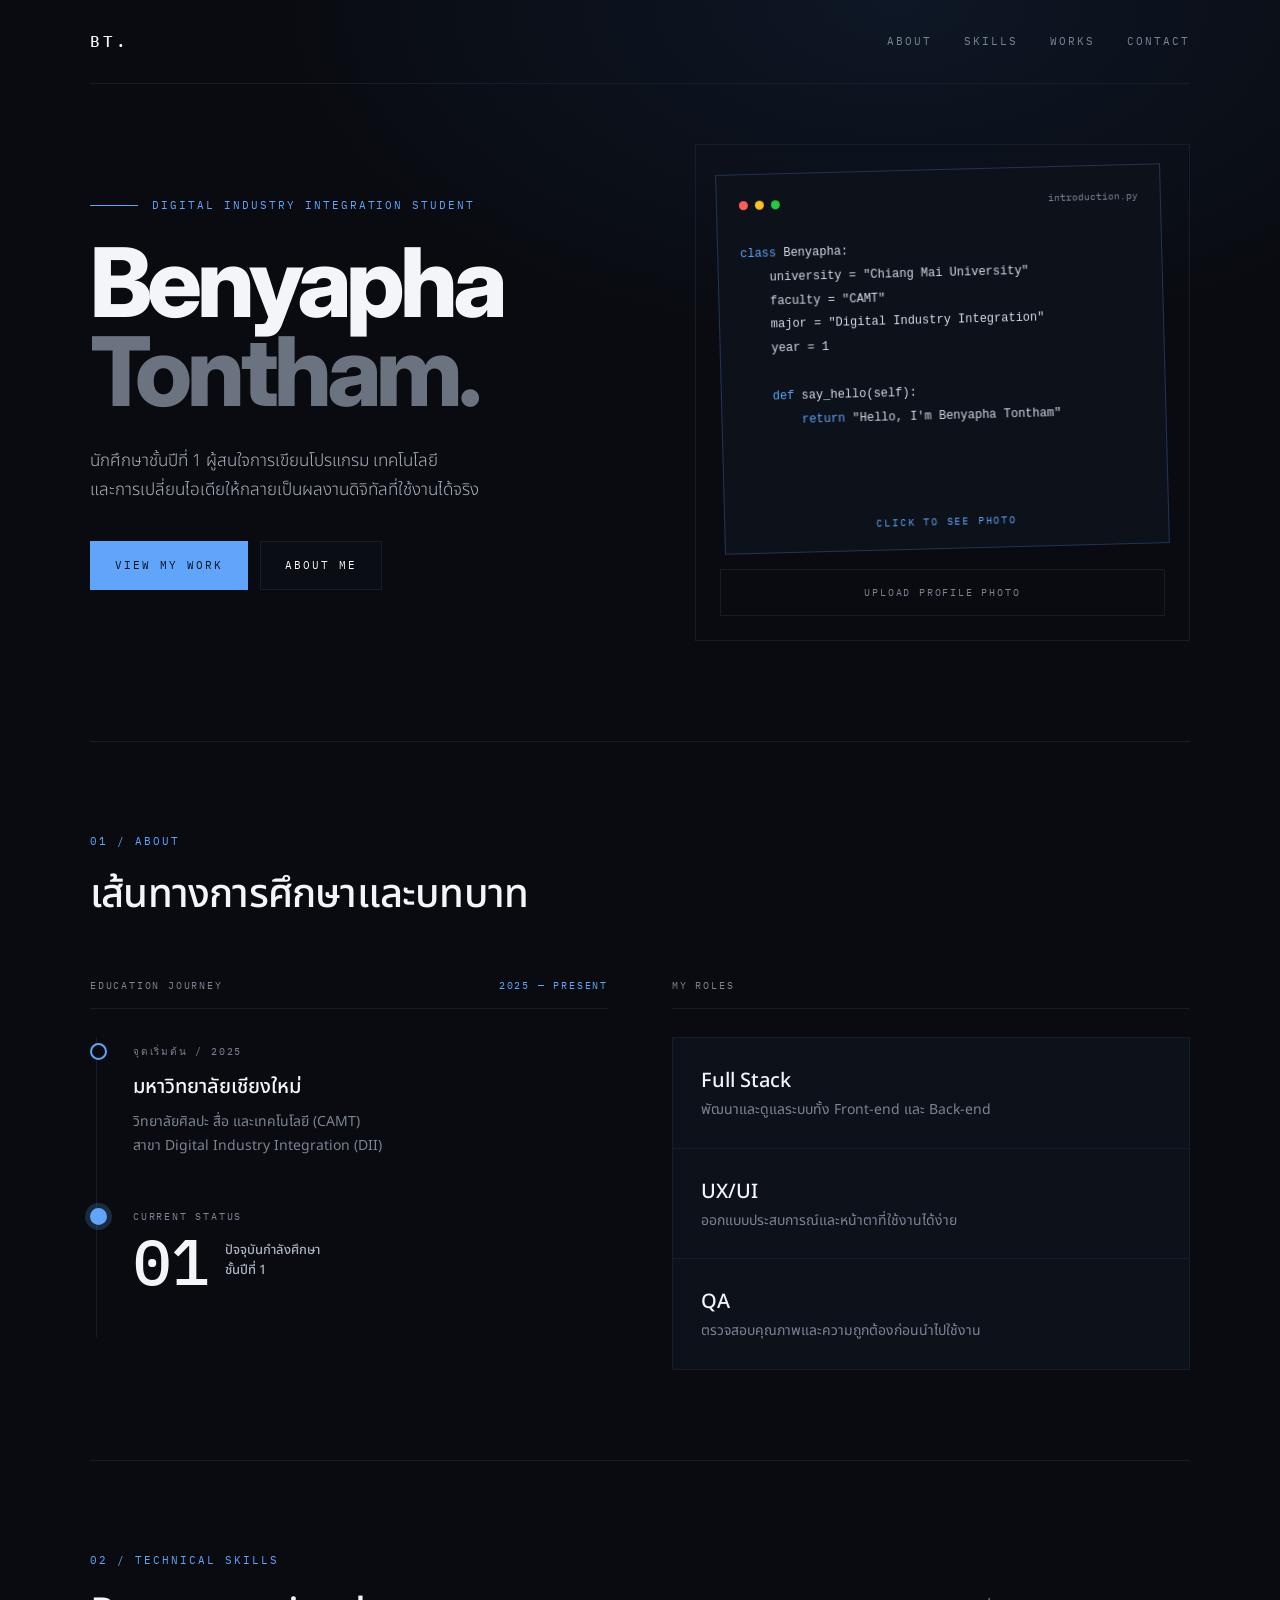
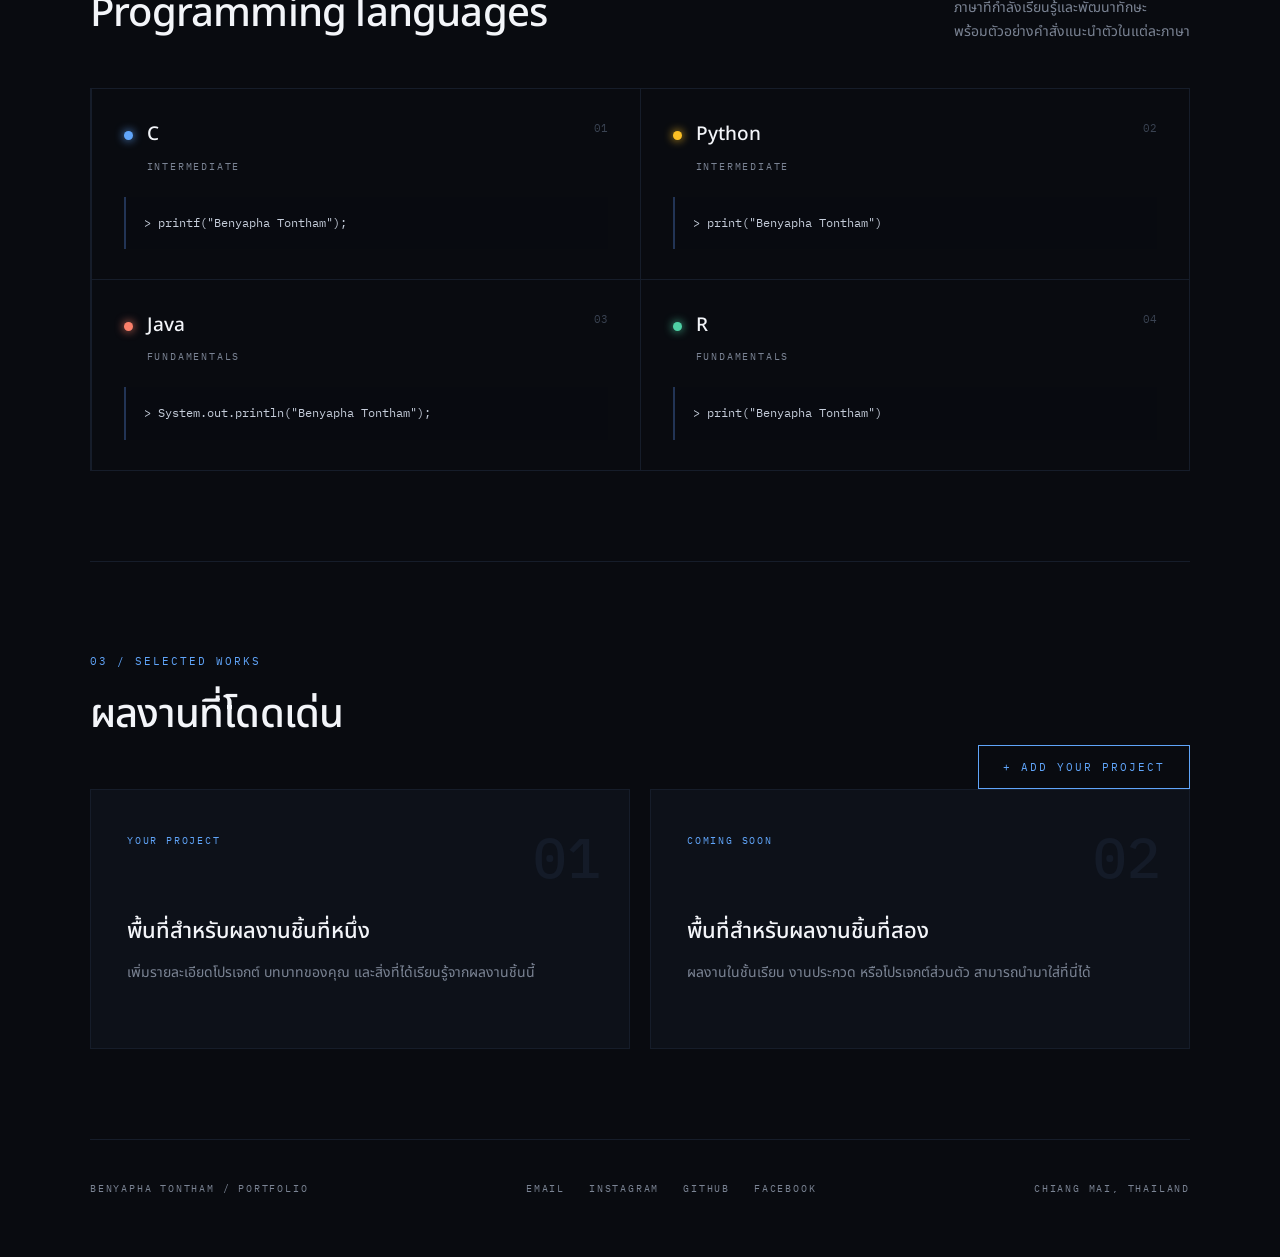
==== index.html @ b8c96c7a "Add files via upload" ====
<!DOCTYPE html>
<html lang="th">
<head>
<meta charset="UTF-8">
<meta name="viewport" content="width=device-width, initial-scale=1">
<title>Benyapha Tontham — Portfolio</title>
<link rel="preconnect" href="https://fonts.googleapis.com">
<link rel="preconnect" href="https://fonts.gstatic.com" crossorigin>
<link href="https://fonts.googleapis.com/css2?family=IBM+Plex+Mono:wght@400;500&family=Noto+Sans+Thai:wght@300;400;500;600&family=Inter:wght@500;700;800&display=swap" rel="stylesheet">
<link rel="stylesheet" href="style.css">
</head>
<body>
<div class="wrap">

<header class="nav">
  <a href="#top" class="logo">BT.</a>
  <nav>
    <a href="#about">About</a><a href="#skills">Skills</a><a href="#works">Works</a><a href="#contact">Contact</a>
  </nav>
</header>

<section class="hero" id="top">
  <div class="hero-text">
    <p class="eyebrow">Digital Industry Integration Student</p>
    <h1>Benyapha<br><span>Tontham.</span></h1>
    <p class="lead">นักศึกษาชั้นปีที่ 1 ผู้สนใจการเขียนโปรแกรม เทคโนโลยี<br>และการเปลี่ยนไอเดียให้กลายเป็นผลงานดิจิทัลที่ใช้งานได้จริง</p>
    <div class="btns">
      <a href="#works" class="btn primary">View my work</a>
      <a href="#about" class="btn">About me</a>
    </div>
  </div>

  <div class="hero-card">
    <div class="flip" id="flip" tabindex="0" role="button" aria-label="Flip card">
      <div class="face front">
        <div class="dots"><i></i><i></i><i></i><span>introduction.py</span></div>
<pre><code><b>class</b> Benyapha:
    university = "Chiang Mai University"
    faculty = "CAMT"
    major = "Digital Industry Integration"
    year = 1

    <b>def</b> say_hello(self):
        <b>return</b> "Hello, I'm Benyapha Tontham"</code></pre>
        <small>Click to see photo</small>
      </div>
      <div class="face back" id="photoFace"><small>Click to return to code</small></div>
    </div>
    <label class="upload">Upload profile photo<input type="file" id="photo" accept="image/*" hidden></label>
  </div>
</section>

<section id="about">
  <p class="tag">01 / About</p>
  <h2>เส้นทางการศึกษาและบทบาท</h2>
  <div class="two">
    <div>
      <div class="head"><span>Education journey</span><span class="blue">2025 — Present</span></div>
      <ol class="timeline">
        <li><small>จุดเริ่มต้น / 2025</small><h3>มหาวิทยาลัยเชียงใหม่</h3><p>วิทยาลัยศิลปะ สื่อ และเทคโนโลยี (CAMT)<br>สาขา Digital Industry Integration (DII)</p></li>
        <li class="now"><small class="blue">Current status</small><div class="big">01<span>ปัจจุบันกำลังศึกษา<br>ชั้นปีที่ 1</span></div></li>
      </ol>
    </div>
    <div>
      <div class="head"><span>My roles</span></div>
      <ul class="roles">
        <li><h3>Full Stack</h3><p>พัฒนาและดูแลระบบทั้ง Front-end และ Back-end</p></li>
        <li><h3>UX/UI</h3><p>ออกแบบประสบการณ์และหน้าตาที่ใช้งานได้ง่าย</p></li>
        <li><h3>QA</h3><p>ตรวจสอบคุณภาพและความถูกต้องก่อนนำไปใช้งาน</p></li>
      </ul>
    </div>
  </div>
</section>

<section id="skills">
  <p class="tag">02 / Technical skills</p>
  <div class="row"><h2>Programming languages</h2><p class="note">ภาษาที่กำลังเรียนรู้และพัฒนาทักษะ<br>พร้อมตัวอย่างคำสั่งแนะนำตัวในแต่ละภาษา</p></div>
  <div class="grid">
    <article><span class="n">01</span><h3><i class="d" style="--c:#60a5fa"></i>C</h3><small>Intermediate</small><code>&gt; printf("Benyapha Tontham");</code></article>
    <article><span class="n">02</span><h3><i class="d" style="--c:#fbbf24"></i>Python</h3><small>Intermediate</small><code>&gt; print("Benyapha Tontham")</code></article>
    <article><span class="n">03</span><h3><i class="d" style="--c:#fb7f6a"></i>Java</h3><small>Fundamentals</small><code>&gt; System.out.println("Benyapha Tontham");</code></article>
    <article><span class="n">04</span><h3><i class="d" style="--c:#4fd1a5"></i>R</h3><small>Fundamentals</small><code>&gt; print("Benyapha Tontham")</code></article>
  </div>
</section>

<section id="works">
  <p class="tag">03 / Selected works</p>
  <div class="row"><h2>ผลงานที่โดดเด่น</h2><button class="btn outline" id="addWork">+ Add your project</button></div>
  <div class="works" id="workList">
    <article class="work"><span class="ghost">01</span><small class="blue">Your project</small><h3>พื้นที่สำหรับผลงานชิ้นที่หนึ่ง</h3><p>เพิ่มรายละเอียดโปรเจกต์ บทบาทของคุณ และสิ่งที่ได้เรียนรู้จากผลงานชิ้นนี้</p></article>
    <article class="work"><span class="ghost">02</span><small class="blue">Coming soon</small><h3>พื้นที่สำหรับผลงานชิ้นที่สอง</h3><p>ผลงานในชั้นเรียน งานประกวด หรือโปรเจกต์ส่วนตัว สามารถนำมาใส่ที่นี่ได้</p></article>
  </div>
</section>

<footer id="contact">
  <span>Benyapha Tontham / Portfolio</span>
  <span class="links"><a href="mailto:">Email</a><a href="#">Instagram</a><a href="#">GitHub</a><a href="#">Facebook</a></span>
  <span>Chiang Mai, Thailand</span>
</footer>

</div>
<script src="script.js"></script>
</body>
</html>
---- style.css ----
:root{--bg:#090b10;--panel:#0d1119;--line:#161d2a;--text:#f3f5f9;--mute:#7b8494;--blue:#60a5fa;
--mono:"IBM Plex Mono",monospace;--sans:"Noto Sans Thai","Inter",sans-serif}
*{box-sizing:border-box;margin:0;padding:0}
html{scroll-behavior:smooth}
body{background:radial-gradient(900px 500px at 70% 0,#0e1726 0,transparent 70%),var(--bg);color:var(--text);font-family:var(--sans);line-height:1.7}
.wrap{max-width:1180px;margin:0 auto;padding:0 40px}
a{color:inherit;text-decoration:none}
small,.tag,.eyebrow,.head,nav,.btn,footer,.upload{font-family:var(--mono);font-size:11px;letter-spacing:.18em;text-transform:uppercase}
.blue,.tag{color:var(--blue)}
.nav{display:flex;justify-content:space-between;align-items:center;padding:28px 0;border-bottom:1px solid var(--line)}
.logo{font-family:var(--mono);font-weight:500;letter-spacing:.2em}
nav a{margin-left:32px;color:var(--mute);transition:color .2s}nav a:hover{color:var(--text)}
.hero{display:grid;grid-template-columns:1.1fr 1fr;gap:60px;align-items:center;min-height:640px;padding:60px 0 100px;border-bottom:1px solid var(--line)}
.eyebrow{color:var(--blue);display:flex;align-items:center;gap:14px}.eyebrow:before{content:"";width:48px;height:1px;background:var(--blue)}
h1{font-family:"Inter",sans-serif;font-weight:800;font-size:clamp(56px,8vw,96px);line-height:.92;letter-spacing:-.05em;margin:24px 0 32px}
h1 span{color:#6b7380}
.lead{color:#aab2c0;font-size:17px;max-width:520px;font-weight:300}
.btns{display:flex;gap:12px;margin-top:36px}
.btn{display:inline-block;padding:14px 24px;border:1px solid var(--line);background:#0a0d14;color:var(--text);cursor:pointer;transition:.2s}
.btn:hover{border-color:var(--blue)}
.btn.primary{background:var(--blue);color:#06101f;border-color:var(--blue)}
.btn.outline{border-color:var(--blue);color:var(--blue);background:transparent}
.hero-card{padding:24px;border:1px solid var(--line);position:relative}
.flip{height:380px;perspective:1200px;cursor:pointer;position:relative;outline-offset:6px}
.face{position:absolute;inset:0;border:1px solid #223455;background:var(--panel);backface-visibility:hidden;transition:transform .7s cubic-bezier(.2,.7,.2,1);padding:22px;transform:rotate(-1.5deg)}
.face small{position:absolute;bottom:18px;left:0;right:0;text-align:center;color:var(--blue);font-size:10px}
.back{transform:rotateY(180deg);background-size:cover;background-position:center}
.flip.on .front{transform:rotateY(-180deg)}.flip.on .back{transform:rotateY(0)}
.dots{display:flex;gap:7px;align-items:center;margin-bottom:28px}.dots i{width:9px;height:9px;border-radius:50%;background:#ff5f57}
.dots i:nth-child(2){background:#febc2e}.dots i:nth-child(3){background:#28c840}
.dots span{margin-left:auto;font-family:var(--mono);font-size:10px;color:var(--mute)}
pre{font-family:var(--mono);font-size:12px;line-height:1.9;color:#d5dbe6;overflow:hidden}pre b{color:var(--blue);font-weight:500}
.upload{display:block;margin-top:20px;padding:14px;text-align:center;border:1px solid var(--line);color:var(--mute);cursor:pointer;font-size:10px}
.upload:hover{color:var(--text);border-color:var(--blue)}
section{padding:90px 0;border-bottom:1px solid var(--line)}
h2{font-size:clamp(28px,4vw,40px);font-weight:500;letter-spacing:-.02em;margin:10px 0 48px}
.row{display:flex;justify-content:space-between;align-items:flex-end;gap:24px;flex-wrap:wrap;margin-bottom:0}.row h2{margin-bottom:40px}
.note{color:var(--mute);font-size:14px;margin-bottom:44px}
.two{display:grid;grid-template-columns:1fr 1fr;gap:64px}
.head{display:flex;justify-content:space-between;color:var(--mute);font-size:10px;padding-bottom:14px;border-bottom:1px solid var(--line);margin-bottom:28px}
.timeline{list-style:none;border-left:1px solid var(--line);margin-left:6px;padding-left:36px}
.timeline li{position:relative;padding-bottom:44px}
.timeline li:before{content:"";position:absolute;left:-43px;top:6px;width:13px;height:13px;border-radius:50%;border:2px solid var(--blue);background:var(--bg)}
.timeline li.now:before{background:var(--blue);box-shadow:0 0 0 5px #60a5fa33}
.timeline small{color:var(--mute);font-size:10px}.timeline h3{font-size:20px;font-weight:500;margin:6px 0}
.timeline p{color:var(--mute);font-size:14px}
.big{display:flex;align-items:center;gap:16px;font-family:var(--mono);font-size:64px;font-weight:500;line-height:1}
.big span{font-family:var(--sans);font-size:13px;color:#aab2c0;line-height:1.5}
.roles{list-style:none;border:1px solid var(--line);background:var(--panel)}
.roles li{padding:26px 28px;border-bottom:1px solid var(--line)}.roles li:last-child{border:0}
.roles h3{font-size:20px;font-weight:500}.roles p{color:var(--mute);font-size:14px}
.grid{display:grid;grid-template-columns:1fr 1fr;border:1px solid var(--line)}
.grid article{padding:30px 32px;position:relative;border:1px solid var(--line);margin:-.5px}
.grid h3{font-size:19px;font-weight:500;display:flex;align-items:center;gap:14px}
.d{width:9px;height:9px;border-radius:50%;background:var(--c);box-shadow:0 0 10px var(--c)}
.grid small{display:block;margin:6px 0 22px 23px;color:var(--mute);font-size:10px}
.grid code{display:block;font-family:var(--mono);font-size:12px;padding:16px 18px;background:#080a10;border-left:2px solid #223455;color:#c5cdda;overflow-x:auto;white-space:nowrap}
.n{position:absolute;top:30px;right:32px;font-family:var(--mono);font-size:11px;color:#3a4352}
.works{display:grid;grid-template-columns:1fr 1fr;gap:20px}
.work{position:relative;padding:36px;min-height:260px;border:1px solid var(--line);background:var(--panel);transition:border-color .2s}
.work:hover{border-color:#223455}
.work small{font-size:10px}.work h3{font-size:22px;font-weight:500;margin:60px 0 10px}.work p{color:var(--mute);font-size:14px}
.ghost{position:absolute;top:20px;right:28px;font-family:var(--mono);font-size:56px;font-weight:500;color:#141b28}
footer{display:flex;justify-content:space-between;gap:20px;flex-wrap:wrap;padding:40px 0 60px;color:var(--mute);font-size:10px}
footer .links a{margin:0 12px}footer a:hover{color:var(--text)}
a:focus-visible,.btn:focus-visible,.flip:focus-visible{outline:2px solid var(--blue)}
@media(max-width:820px){
 .wrap{padding:0 22px}.hero,.two,.grid,.works{grid-template-columns:1fr}.hero{padding-top:40px}
 nav a{margin-left:16px}.flip{height:340px}
}
@media(prefers-reduced-motion:reduce){*{transition:none!important;scroll-behavior:auto!important}}
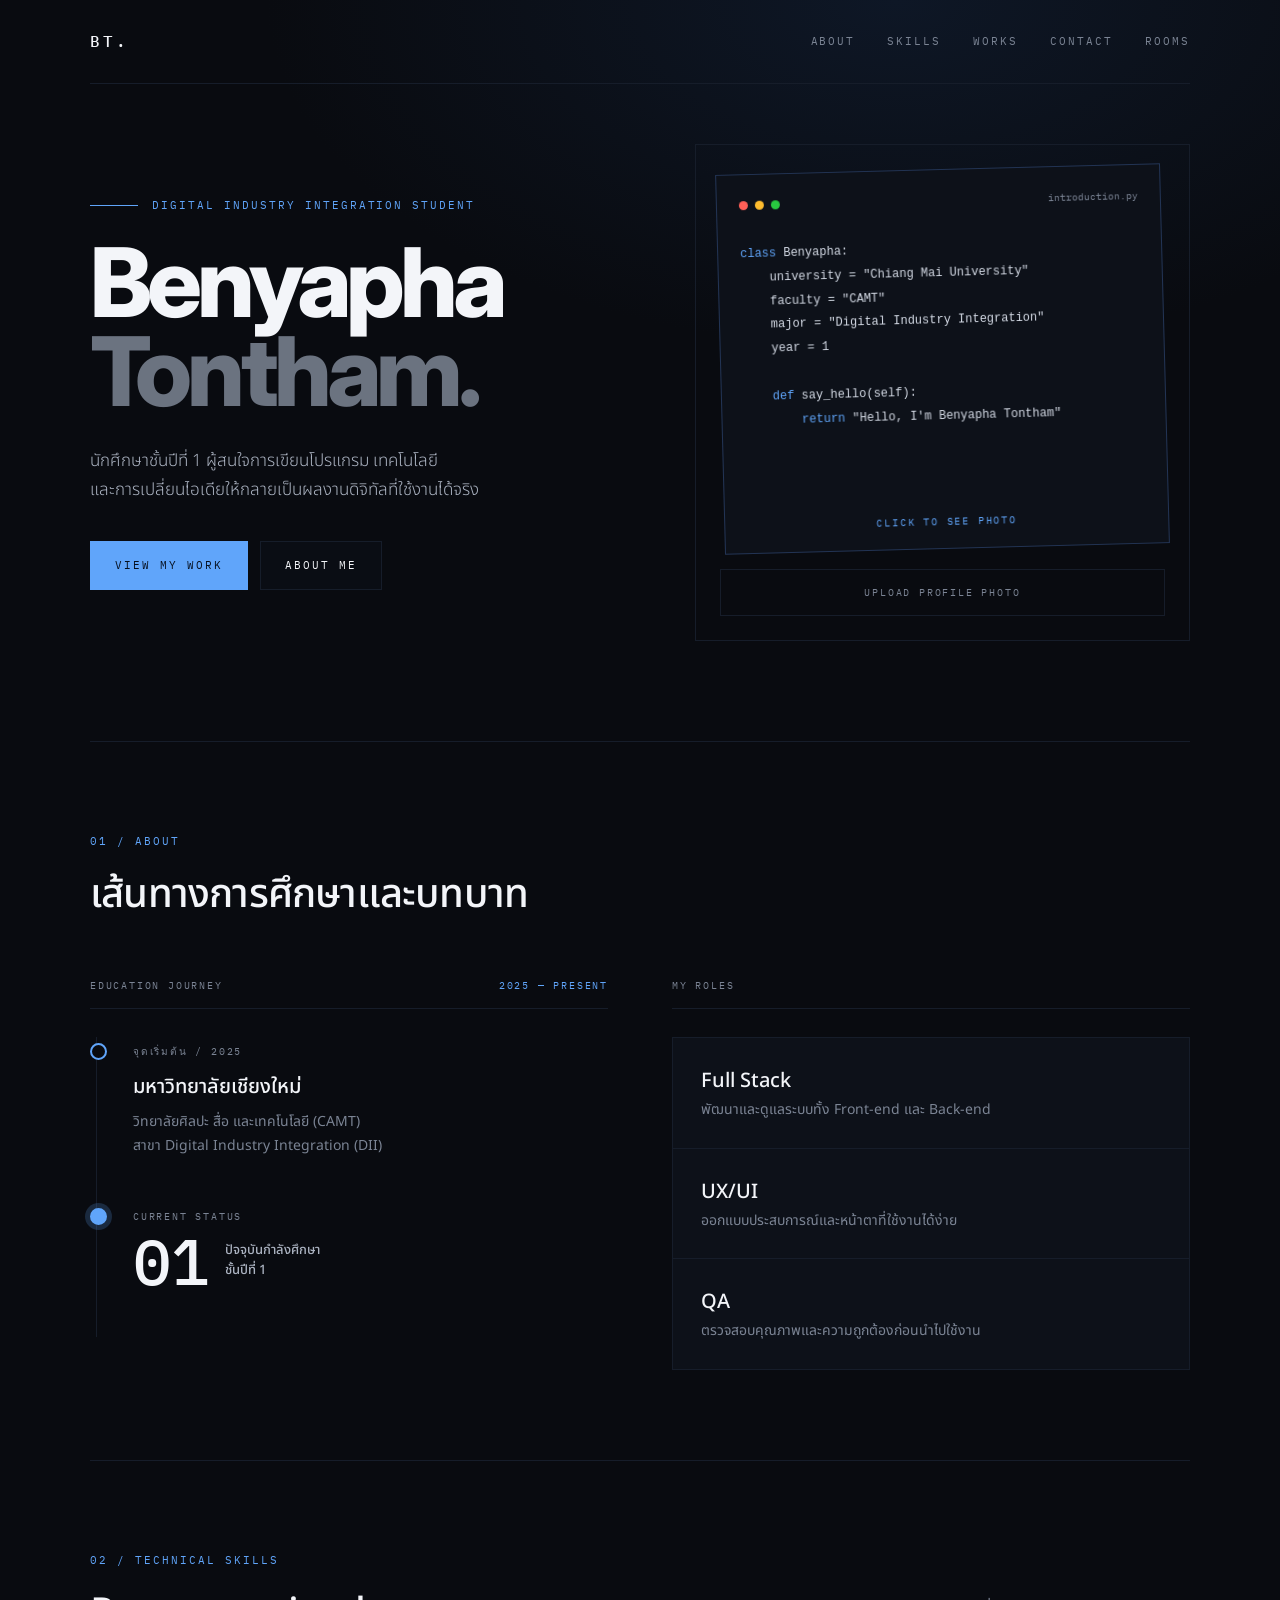
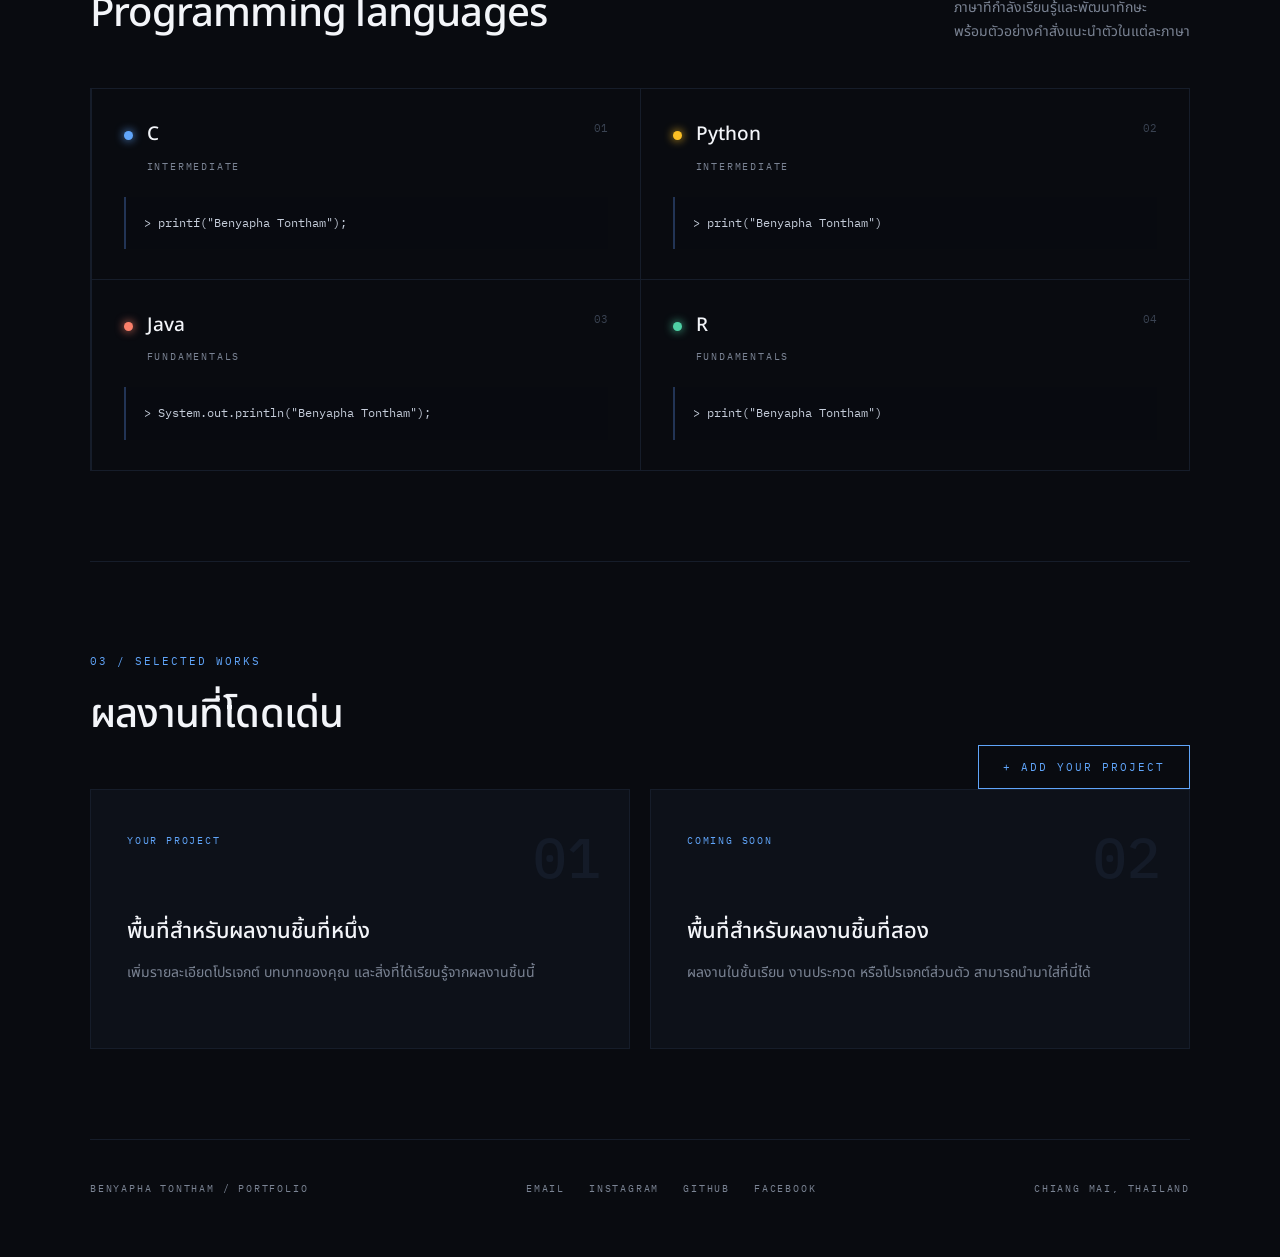
==== commit da40d559: "Add room availability dashboard and Core2 API Co-authored-by: Copilot App <223556219+Copilot@users.n" ====
--- a/index.html
+++ b/index.html
@@ -15,7 +15,7 @@
 <header class="nav">
   <a href="#top" class="logo">BT.</a>
   <nav>
-    <a href="#about">About</a><a href="#skills">Skills</a><a href="#works">Works</a><a href="#contact">Contact</a>
+    <a href="#about">About</a><a href="#skills">Skills</a><a href="#works">Works</a><a href="#contact">Contact</a><a href="room-dashboard.html">Rooms</a>
   </nav>
 </header>
 
